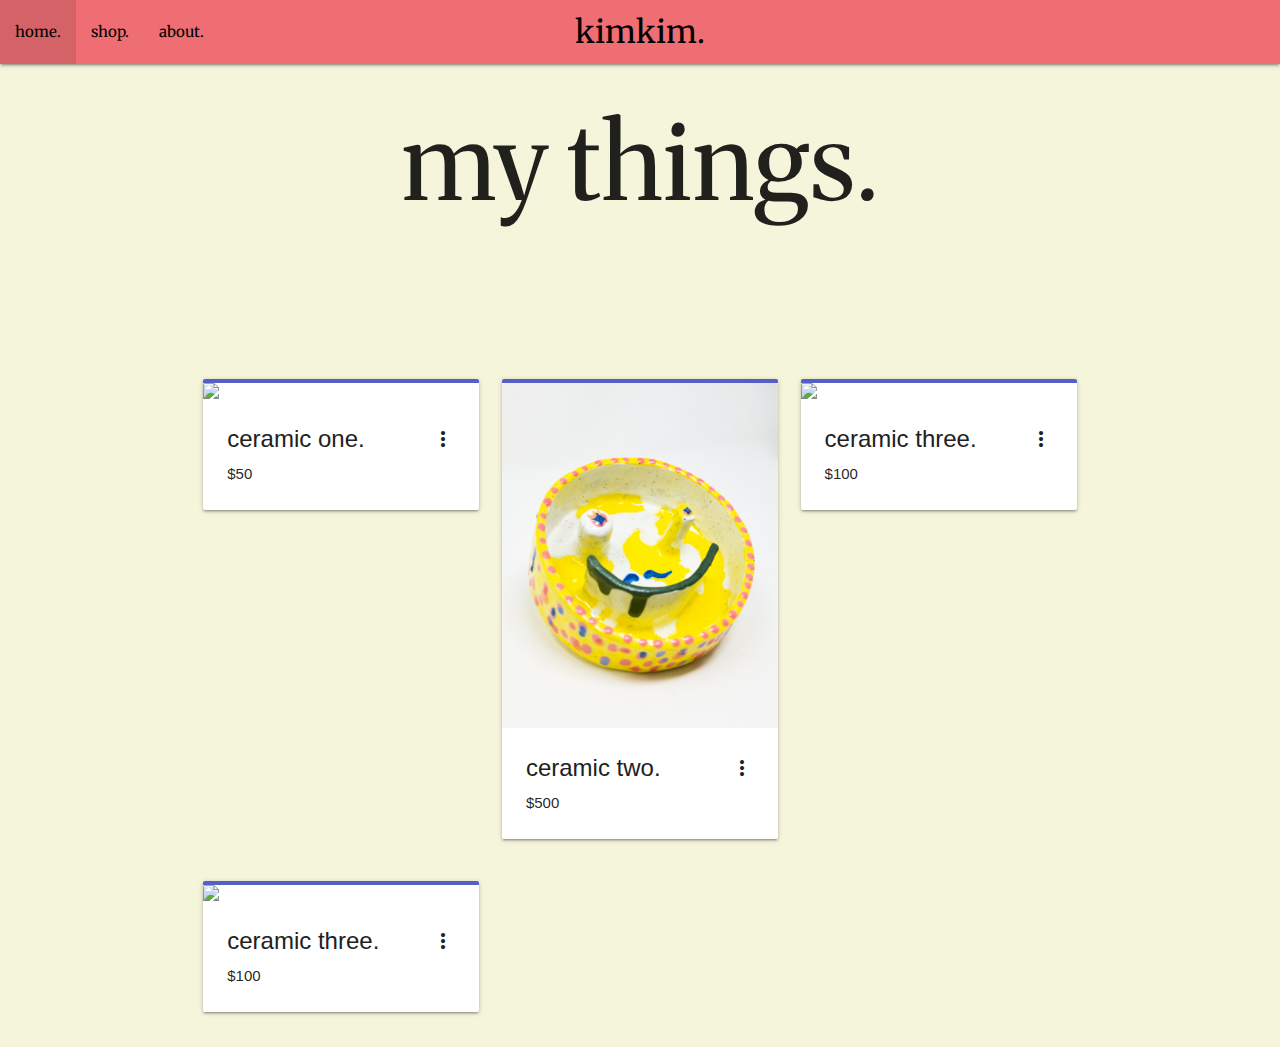
==== shop.html @ b86a7805 "update sale cards with real photos" ====
<!DOCTYPE html>
  <html>
    <head>
      <!--Import Google Icon Font-->
      <link href="https://fonts.googleapis.com/icon?family=Material+Icons" rel="stylesheet">
      <!--css imports-->
      <link type="text/css" rel="stylesheet" href="/css/materialize.css"  media="screen,projection"/>
      <link rel="stylesheet" href="/css/materialize.min.css">
      <link rel="stylesheet" href="/css/style.css">
      <link rel="stylesheet" href="/css/utilities.css">
      <!-- java imports -->
      <link rel="stylesheet" href="/javascript/script.js">
      <link rel="stylesheet" href="/javascript/materialize.min.js">
      <link rel="stylesheet" href="/javascript/materialize.js">
      <!-- font & icon imports -->
      <link rel="preconnect" href="https://fonts.gstatic.com">
      <link href="https://fonts.googleapis.com/css2?family=Merriweather:ital,wght@0,300;0,400;0,700;0,900;1,300;1,400;1,700&display=swap" rel="stylesheet">
      <link rel="stylesheet" href="https://cdnjs.cloudflare.com/ajax/libs/font-awesome/5.15.1/css/all.min.css" />

      <!--Let browser know website is optimized for mobile-->
      <meta name="viewport" content="width=device-width, initial-scale=1.0"/>
    </head>
    <body> 
     <nav>
      <div class="nav-wrapper">
        <a href="#" class="brand-logo center black-text">kimkim.</a>
        <ul id="nav-mobile" class="left hide-on-med-and-down">
          <li><a href="index.html" class="black-text">home.</a></li>
          <li><a href="shop.html" class="black-text">shop.</a></li>
          <li><a href="collapsible.html" class="black-text">about.</a></li>
        </ul>
      </div>
     </nav>
     <div class="main-header shop-header">
        <h1>my things.</h1>
     </div>

     <!-- main shop grid -->
      <div class="container">
          <div class="row">
              <div class="col s4">
                  <!-- card one -->

                <div class="card card-one">
                    <div class="card-image waves-effect waves-block waves-light">
                      <img class="activator" src="img/forZane/Bowl_Andrew (1).jpg">
                    </div>
                    <div class="card-content">
                      <span class="card-title activator grey-text text-darken-4">ceramic one.<i class="material-icons right">more_vert</i></span>
                      <p>$50</p>
                    </div>
                    <div class="card-reveal">
                      <span class="card-title grey-text text-darken-4">Card Title<i class="material-icons right">close</i></span>
                      <p>Here is some more information about this product that is only revealed once clicked on.</p>
                    </div>
                  </div>
              </div>
              <div class="col s4">
                  <!-- card two -->

                <div class="card card-two">
                    <div class="card-image waves-effect waves-block waves-light">
                      <img class="activator" src="img/forZane/Bowl_JJ.jpg">
                    </div>
                    <div class="card-content">
                      <span class="card-title activator grey-text text-darken-4">ceramic two.<i class="material-icons right">more_vert</i></span>
                      <p>$500</p>
                    </div>
                    <div class="card-reveal">
                      <span class="card-title grey-text text-darken-4">Card Title<i class="material-icons right">close</i></span>
                      <p>Here is some more information about this product that is only revealed once clicked on.</p>
                    </div>
                  </div>
              </div>
              <div class="col s4">
                  <!-- card three -->

                <div class="card card-three">
                    <div class="card-image waves-effect waves-block waves-light">
                      <img class="activator" src="img/forZane/Bowl_Milo.jpg">
                    </div>
                    <div class="card-content">
                      <span class="card-title activator grey-text text-darken-4">ceramic three.<i class="material-icons right">more_vert</i></span>
                      <p>$100</p>
                    </div>
                    <div class="card-reveal">
                      <span class="card-title grey-text text-darken-4">Card Title<i class="material-icons right">close</i></span>
                      <p>Here is some more information about this product that is only revealed once clicked on.</p>
                    </div>
                  </div>
                </div>
            </div>
            <div class="row">
                <div class="col s4">
                    <!-- card four -->
  
                  <div class="card card-three">
                      <div class="card-image waves-effect waves-block waves-light">
                        <img class="activator" src="img/forZane/Vase.jpg">
                      </div>
                      <div class="card-content">
                        <span class="card-title activator grey-text text-darken-4">ceramic three.<i class="material-icons right">more_vert</i></span>
                        <p>$100</p>
                      </div>
                      <div class="card-reveal">
                        <span class="card-title grey-text text-darken-4">Card Title<i class="material-icons right">close</i></span>
                        <p>Here is some more information about this product that is only revealed once clicked on.</p>
                      </div>
                    </div>
                  </div>
              </div>
          </div>

            </div>
          </div>
      </div>
    
    
    
    
    
    
    
    
    
    
    
    
    
    
    
    
    
    
     <script type="text/javascript" src="/javascript/materialize.min.js"></script>
    </body> 
</html>
---- css/style.css ----
* {
    padding: 0;
    margin: 0;
}

body {
    background-color: beige;
}

.main-header h1 {
    font-family: Merriweather;
    font-size: 7rem;
    text-align: center;
    
}

.nav-wrapper a {
    font-family: Merriweather;
}

.secondary-header {
    margin-top: 80px;
    padding: 50px;
}

.left-header {
    font-family: Merriweather;
    
}

.left-header p {
    max-width: 300px;
}

.right-header img {
    width: 100%;
    
}

.right-header {
    grid-column: 2 / 5;
    grid: 1 / -4;
    
   
}

/* card styles */


.card-one {
    border-top: var(--primary-color) 4px solid;
}

.card-two{
    border-top: var(--primary-color) 4px solid;
}

.card-three {
    border-top: var(--primary-color) 4px solid;
}

.card-four {
    border-top: var(--primary-color) 4px solid;
}

.card-five {
    border-top: var(--primary-color) 4px solid;
}

.card-six {
    border-top: var(--primary-color) 4px solid;
    
}

.card-six img {
    height: 100%;
    width: 100%;
}


.shop-header {
    margin-bottom: 150px;
}
---- css/utilities.css ----
:root {
    --primary-color: rgb(85, 96, 199);
    
}

/* content holders */


.flex {
    display: flex;
    justify-content: center;
    align-items: center;
    height: 100%;
}

.grid {
    display: grid;
    grid-template-columns: repeat(4, 1fr);
    grid-template-rows: repeat(2, 1fr);
    gap: 20px;
    justify-content: center;
    align-items: center;
    height: 100%;
}

/* .card {
    border-top: var(--primary-color) solid 5px;
}     */




  
/* fonts */
.sm-font {
    font-family: 'Merriweather';
    font-size: .9rem;
}

.md-font {
    font-family: Merriweather;
    font-size: 1rem;
}

.lg-font {
    font-family: Merriweather;
    font-size: 3rem;
}

.text-center {
    text-align: center;
}
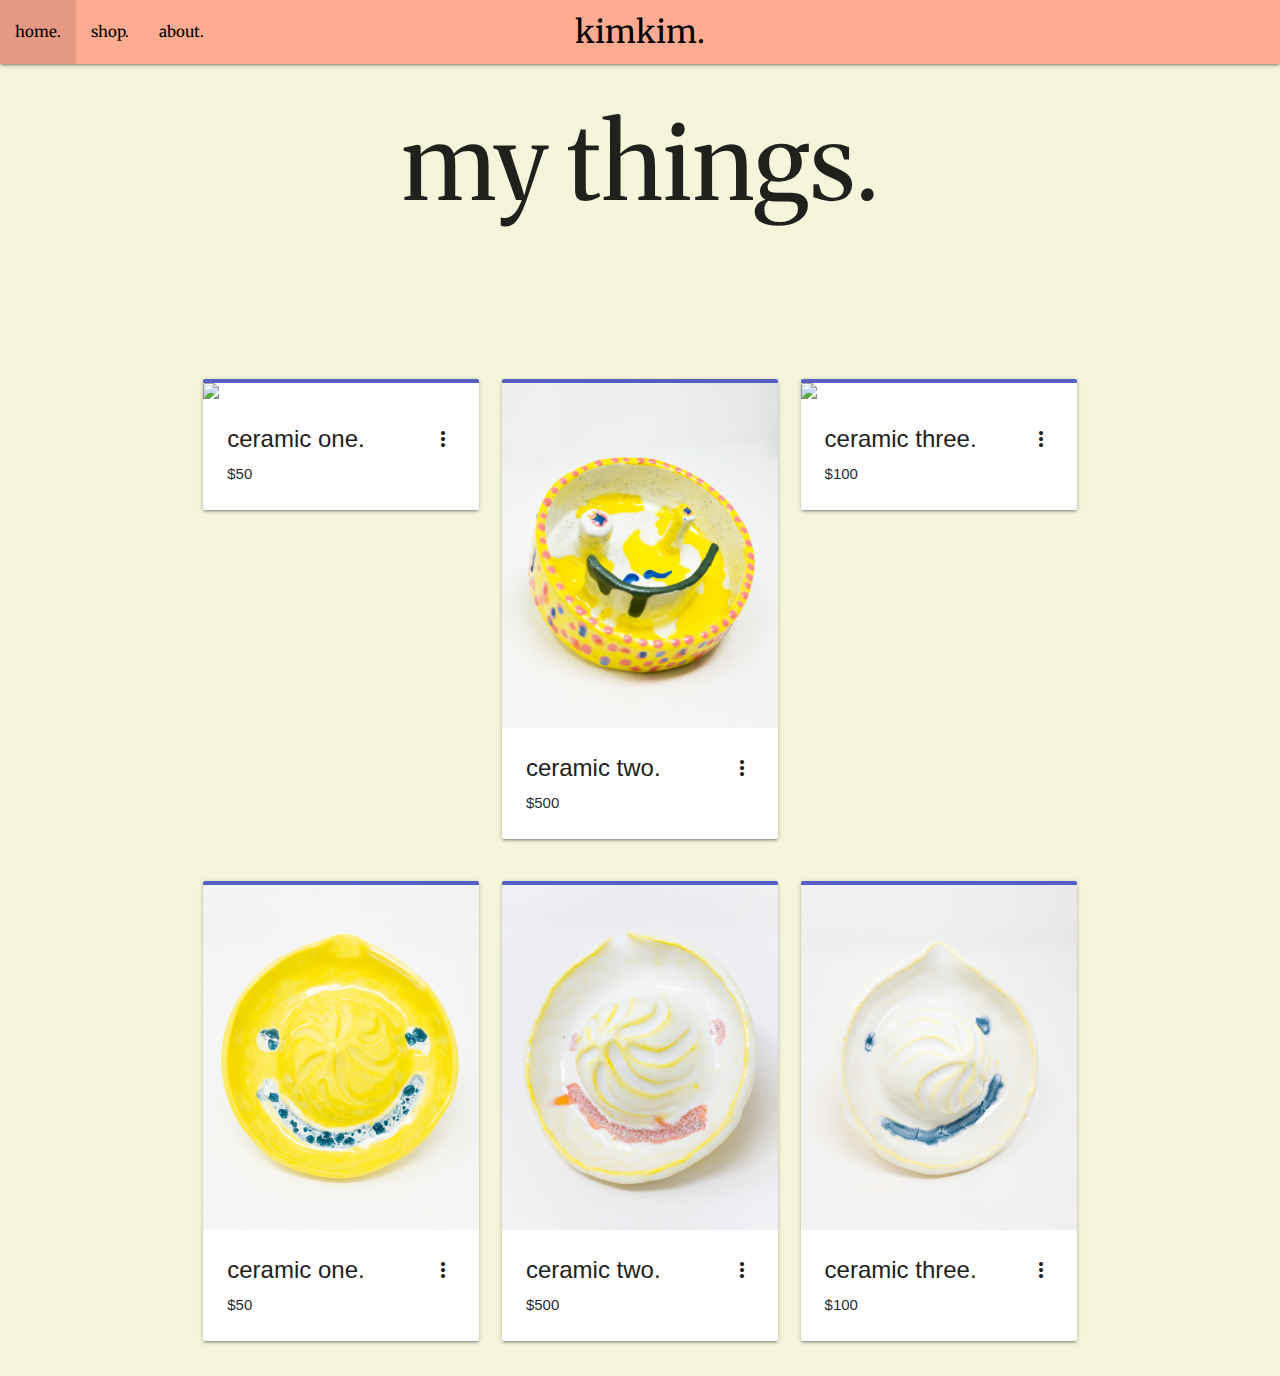
==== commit 43372938: "changed landing page icon. added rows to shop" ====
--- a/shop.html
+++ b/shop.html
@@ -22,7 +22,7 @@
     </head>
     <body> 
      <nav>
-      <div class="nav-wrapper">
+      <div class="nav-wrapper deep-orange lighten-3">
         <a href="#" class="brand-logo center black-text">kimkim.</a>
         <ul id="nav-mobile" class="left hide-on-med-and-down">
           <li><a href="index.html" class="black-text">home.</a></li>
@@ -37,10 +37,10 @@
 
      <!-- main shop grid -->
       <div class="container">
+        <!-- row one -->
           <div class="row">
+            <!-- card one -->
               <div class="col s4">
-                  <!-- card one -->
-
                 <div class="card card-one">
                     <div class="card-image waves-effect waves-block waves-light">
                       <img class="activator" src="img/forZane/Bowl_Andrew (1).jpg">
@@ -55,9 +55,8 @@
                     </div>
                   </div>
               </div>
+              <!-- card two -->
               <div class="col s4">
-                  <!-- card two -->
-
                 <div class="card card-two">
                     <div class="card-image waves-effect waves-block waves-light">
                       <img class="activator" src="img/forZane/Bowl_JJ.jpg">
@@ -72,9 +71,8 @@
                     </div>
                   </div>
               </div>
+              <!-- card three -->
               <div class="col s4">
-                  <!-- card three -->
-
                 <div class="card card-three">
                     <div class="card-image waves-effect waves-block waves-light">
                       <img class="activator" src="img/forZane/Bowl_Milo.jpg">
@@ -90,27 +88,61 @@
                   </div>
                 </div>
             </div>
-            <div class="row">
-                <div class="col s4">
-                    <!-- card four -->
-  
-                  <div class="card card-three">
-                      <div class="card-image waves-effect waves-block waves-light">
-                        <img class="activator" src="img/forZane/Vase.jpg">
-                      </div>
-                      <div class="card-content">
-                        <span class="card-title activator grey-text text-darken-4">ceramic three.<i class="material-icons right">more_vert</i></span>
-                        <p>$100</p>
-                      </div>
-                      <div class="card-reveal">
-                        <span class="card-title grey-text text-darken-4">Card Title<i class="material-icons right">close</i></span>
-                        <p>Here is some more information about this product that is only revealed once clicked on.</p>
-                      </div>
+            </div>
+          </div>
+      </div>
+      <div class="container">
+        <!-- row two -->
+          <div class="row">
+            <!-- card four -->
+              <div class="col s4">
+                <div class="card card-one">
+                    <div class="card-image waves-effect waves-block waves-light">
+                      <img class="activator" src="img/forZane/Juicer_Maria (1).jpg">
+                    </div>
+                    <div class="card-content">
+                      <span class="card-title activator grey-text text-darken-4">ceramic one.<i class="material-icons right">more_vert</i></span>
+                      <p>$50</p>
+                    </div>
+                    <div class="card-reveal">
+                      <span class="card-title grey-text text-darken-4">Card Title<i class="material-icons right">close</i></span>
+                      <p>Here is some more information about this product that is only revealed once clicked on.</p>
                     </div>
                   </div>
               </div>
-          </div>
-
+              <div class="col s4">
+                <!-- card five -->
+                <div class="card card-two">
+                    <div class="card-image waves-effect waves-block waves-light">
+                      <img class="activator" src="img/forZane/Juicer_David (1).jpg">
+                    </div>
+                    <div class="card-content">
+                      <span class="card-title activator grey-text text-darken-4">ceramic two.<i class="material-icons right">more_vert</i></span>
+                      <p>$500</p>
+                    </div>
+                    <div class="card-reveal">
+                      <span class="card-title grey-text text-darken-4">Card Title<i class="material-icons right">close</i></span>
+                      <p>Here is some more information about this product that is only revealed once clicked on.</p>
+                    </div>
+                  </div>
+              </div>
+              <!-- card six -->
+              <div class="col s4">
+                <div class="card card-three">
+                    <div class="card-image waves-effect waves-block waves-light">
+                      <img class="activator" src="img/forZane/Juicer1-2.jpg">
+                    </div>
+                    <div class="card-content">
+                      <span class="card-title activator grey-text text-darken-4">ceramic three.<i class="material-icons right">more_vert</i></span>
+                      <p>$100</p>
+                    </div>
+                    <div class="card-reveal">
+                      <span class="card-title grey-text text-darken-4">Card Title<i class="material-icons right">close</i></span>
+                      <p>Here is some more information about this product that is only revealed once clicked on.</p>
+                    </div>
+                  </div>
+                </div>
+            </div>
             </div>
           </div>
       </div>
--- a/css/style.css
+++ b/css/style.css
@@ -19,7 +19,7 @@
 }
 
 .secondary-header {
-    margin-top: 80px;
+    margin-top: 50px;
     padding: 50px;
 }
 
@@ -33,7 +33,7 @@
 }
 
 .right-header img {
-    width: 100%;
+    width: 90%;
     
 }
 
--- a/css/utilities.css
+++ b/css/utilities.css
@@ -17,7 +17,7 @@
 .grid {
     display: grid;
     grid-template-columns: repeat(4, 1fr);
-    grid-template-rows: repeat(2, 1fr);
+    /* grid-template-rows: repeat(2, 1fr); */
     gap: 20px;
     justify-content: center;
     align-items: center;
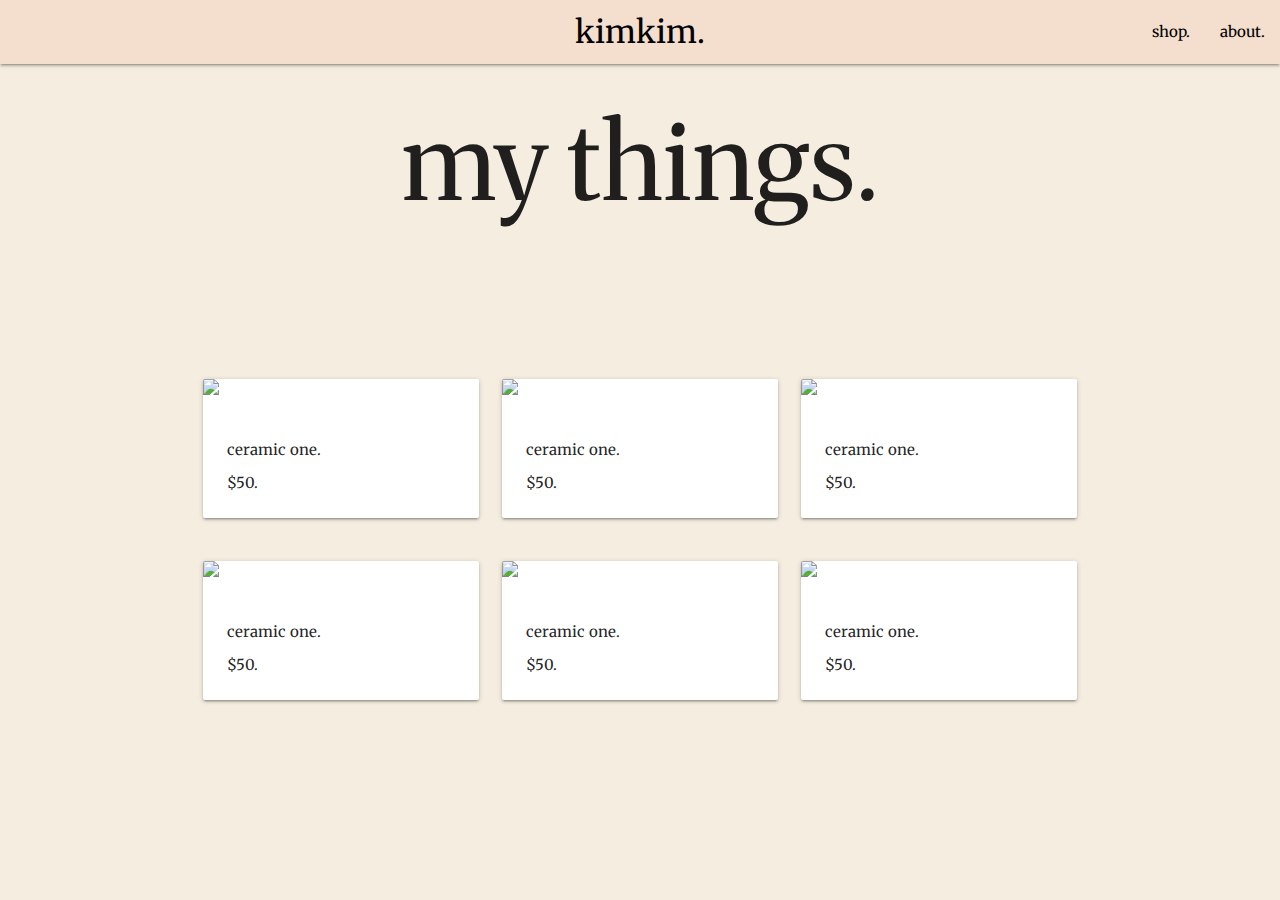
==== commit 59117152: "homepage edit and trying new shop layouts" ====
--- a/shop.html
+++ b/shop.html
@@ -22,10 +22,9 @@
     </head>
     <body> 
      <nav>
-      <div class="nav-wrapper deep-orange lighten-3">
-        <a href="#" class="brand-logo center black-text">kimkim.</a>
-        <ul id="nav-mobile" class="left hide-on-med-and-down">
-          <li><a href="index.html" class="black-text">home.</a></li>
+      <div class="nav-wrapper">
+        <a href="./index.html" class="brand-logo center black-text">kimkim.</a>
+        <ul id="nav-mobile" class="right hide-on-med-and-down">
           <li><a href="shop.html" class="black-text">shop.</a></li>
           <li><a href="collapsible.html" class="black-text">about.</a></li>
         </ul>
@@ -36,117 +35,86 @@
      </div>
 
      <!-- main shop grid -->
-      <div class="container">
-        <!-- row one -->
-          <div class="row">
-            <!-- card one -->
-              <div class="col s4">
-                <div class="card card-one">
-                    <div class="card-image waves-effect waves-block waves-light">
-                      <img class="activator" src="img/forZane/Bowl_Andrew (1).jpg">
-                    </div>
-                    <div class="card-content">
-                      <span class="card-title activator grey-text text-darken-4">ceramic one.<i class="material-icons right">more_vert</i></span>
-                      <p>$50</p>
-                    </div>
-                    <div class="card-reveal">
-                      <span class="card-title grey-text text-darken-4">Card Title<i class="material-icons right">close</i></span>
-                      <p>Here is some more information about this product that is only revealed once clicked on.</p>
-                    </div>
-                  </div>
-              </div>
-              <!-- card two -->
-              <div class="col s4">
-                <div class="card card-two">
-                    <div class="card-image waves-effect waves-block waves-light">
-                      <img class="activator" src="img/forZane/Bowl_JJ.jpg">
-                    </div>
-                    <div class="card-content">
-                      <span class="card-title activator grey-text text-darken-4">ceramic two.<i class="material-icons right">more_vert</i></span>
-                      <p>$500</p>
-                    </div>
-                    <div class="card-reveal">
-                      <span class="card-title grey-text text-darken-4">Card Title<i class="material-icons right">close</i></span>
-                      <p>Here is some more information about this product that is only revealed once clicked on.</p>
-                    </div>
-                  </div>
-              </div>
-              <!-- card three -->
-              <div class="col s4">
-                <div class="card card-three">
-                    <div class="card-image waves-effect waves-block waves-light">
-                      <img class="activator" src="img/forZane/Bowl_Milo.jpg">
-                    </div>
-                    <div class="card-content">
-                      <span class="card-title activator grey-text text-darken-4">ceramic three.<i class="material-icons right">more_vert</i></span>
-                      <p>$100</p>
-                    </div>
-                    <div class="card-reveal">
-                      <span class="card-title grey-text text-darken-4">Card Title<i class="material-icons right">close</i></span>
-                      <p>Here is some more information about this product that is only revealed once clicked on.</p>
-                    </div>
-                  </div>
-                </div>
+     <div class="container">
+
+      <!-- row one -->
+      <div class="row">
+        <div class="col s4">
+          <div class="card">
+            <div class="card-image hoverable card-one">
+              <img src="img/forZane/Bowl_Andrew (1).jpg">
             </div>
+            <div class="card-content">
+              <h4 class="md-font">ceramic one.</h4>
+              <p class="md-font">$50.</p>
+            </div> 
+          </div>
+        </div>
+        <div class="col s4">
+          <div class="card">
+            <div class="card-image">
+              <img src="img/forZane/Bowl_Andrew (1).jpg">
             </div>
+            <div class="card-content">
+              <h4 class="md-font">ceramic one.</h4>
+              <p class="md-font">$50.</p>
+            </div> 
           </div>
-      </div>
-      <div class="container">
-        <!-- row two -->
-          <div class="row">
-            <!-- card four -->
-              <div class="col s4">
-                <div class="card card-one">
-                    <div class="card-image waves-effect waves-block waves-light">
-                      <img class="activator" src="img/forZane/Juicer_Maria (1).jpg">
-                    </div>
-                    <div class="card-content">
-                      <span class="card-title activator grey-text text-darken-4">ceramic one.<i class="material-icons right">more_vert</i></span>
-                      <p>$50</p>
-                    </div>
-                    <div class="card-reveal">
-                      <span class="card-title grey-text text-darken-4">Card Title<i class="material-icons right">close</i></span>
-                      <p>Here is some more information about this product that is only revealed once clicked on.</p>
-                    </div>
-                  </div>
-              </div>
-              <div class="col s4">
-                <!-- card five -->
-                <div class="card card-two">
-                    <div class="card-image waves-effect waves-block waves-light">
-                      <img class="activator" src="img/forZane/Juicer_David (1).jpg">
-                    </div>
-                    <div class="card-content">
-                      <span class="card-title activator grey-text text-darken-4">ceramic two.<i class="material-icons right">more_vert</i></span>
-                      <p>$500</p>
-                    </div>
-                    <div class="card-reveal">
-                      <span class="card-title grey-text text-darken-4">Card Title<i class="material-icons right">close</i></span>
-                      <p>Here is some more information about this product that is only revealed once clicked on.</p>
-                    </div>
-                  </div>
-              </div>
-              <!-- card six -->
-              <div class="col s4">
-                <div class="card card-three">
-                    <div class="card-image waves-effect waves-block waves-light">
-                      <img class="activator" src="img/forZane/Juicer1-2.jpg">
-                    </div>
-                    <div class="card-content">
-                      <span class="card-title activator grey-text text-darken-4">ceramic three.<i class="material-icons right">more_vert</i></span>
-                      <p>$100</p>
-                    </div>
-                    <div class="card-reveal">
-                      <span class="card-title grey-text text-darken-4">Card Title<i class="material-icons right">close</i></span>
-                      <p>Here is some more information about this product that is only revealed once clicked on.</p>
-                    </div>
-                  </div>
-                </div>
+        </div>
+        <div class="col s4">
+          <div class="card">
+            <div class="card-image">
+              <img src="img/forZane/Bowl_Andrew (1).jpg">
             </div>
+            <div class="card-content">
+              <h4 class="md-font">ceramic one.</h4>
+              <p class="md-font">$50.</p>
+            </div> 
+          </div>
+        </div>
+      </div> 
+    </div>
+     <div class="container">
+
+      <!-- row one -->
+      <div class="row">
+        <div class="col s4">
+          <div class="card">
+            <div class="card-image hoverable card-one">
+              <img src="img/forZane/Bowl_Andrew (1).jpg">
             </div>
+            <div class="card-content">
+              <h4 class="md-font">ceramic one.</h4>
+              <p class="md-font">$50.</p>
+            </div> 
           </div>
-      </div>
-    
+        </div>
+        <div class="col s4">
+          <div class="card">
+            <div class="card-image">
+              <img src="img/forZane/Bowl_Andrew (1).jpg">
+            </div>
+            <div class="card-content">
+              <h4 class="md-font">ceramic one.</h4>
+              <p class="md-font">$50.</p>
+            </div> 
+          </div>
+        </div>
+        <div class="col s4">
+          <div class="card">
+            <div class="card-image">
+              <img src="img/forZane/Bowl_Andrew (1).jpg">
+            </div>
+            <div class="card-content">
+              <h4 class="md-font">ceramic one.</h4>
+              <p class="md-font">$50.</p>
+            </div> 
+          </div>
+        </div>
+      </div> 
+    </div>
+        
+      
     
     
     
--- a/css/style.css
+++ b/css/style.css
@@ -3,8 +3,13 @@
     margin: 0;
 }
 
+
 body {
-    background-color: beige;
+    background-color: #F5EEE0;   
+}
+
+::-webkit-scrollbar {
+    display: none;
 }
 
 .main-header h1 {
@@ -12,6 +17,10 @@
     font-size: 7rem;
     text-align: center;
     
+}
+
+.nav-wrapper {
+    background-color: #F4DECD;
 }
 
 .nav-wrapper a {
@@ -24,8 +33,7 @@
 }
 
 .left-header {
-    font-family: Merriweather;
-    
+    font-family: Merriweather; 
 }
 
 .left-header p {
@@ -47,38 +55,17 @@
 /* card styles */
 
 
-.card-one {
-    border-top: var(--primary-color) 4px solid;
-}
 
-.card-two{
-    border-top: var(--primary-color) 4px solid;
-}
 
-.card-three {
-    border-top: var(--primary-color) 4px solid;
-}
 
-.card-four {
-    border-top: var(--primary-color) 4px solid;
-}
 
-.card-five {
-    border-top: var(--primary-color) 4px solid;
-}
-
-.card-six {
-    border-top: var(--primary-color) 4px solid;
-    
-}
-
-.card-six img {
-    height: 100%;
-    width: 100%;
-}
 
 
 .shop-header {
     margin-bottom: 150px;
 }
 
+
+
+
+
--- a/css/utilities.css
+++ b/css/utilities.css
@@ -1,6 +1,10 @@
 
 :root {
-    --primary-color: rgb(85, 96, 199);
+    --beige: #F5EEE0;
+    --dark-beige: #D1B98F;
+    --azure: #E0F3F5;
+    --champagne-pink: #F4DECD;
+    --light-pink: #F5EBE6;
     
 }
 
@@ -16,11 +20,12 @@
 
 .grid {
     display: grid;
-    grid-template-columns: repeat(4, 1fr);
+    grid-template-columns: repeat(2, 1fr);
     /* grid-template-rows: repeat(2, 1fr); */
     gap: 20px;
     justify-content: center;
     align-items: center;
+    text-align: center;
     height: 100%;
 }
 
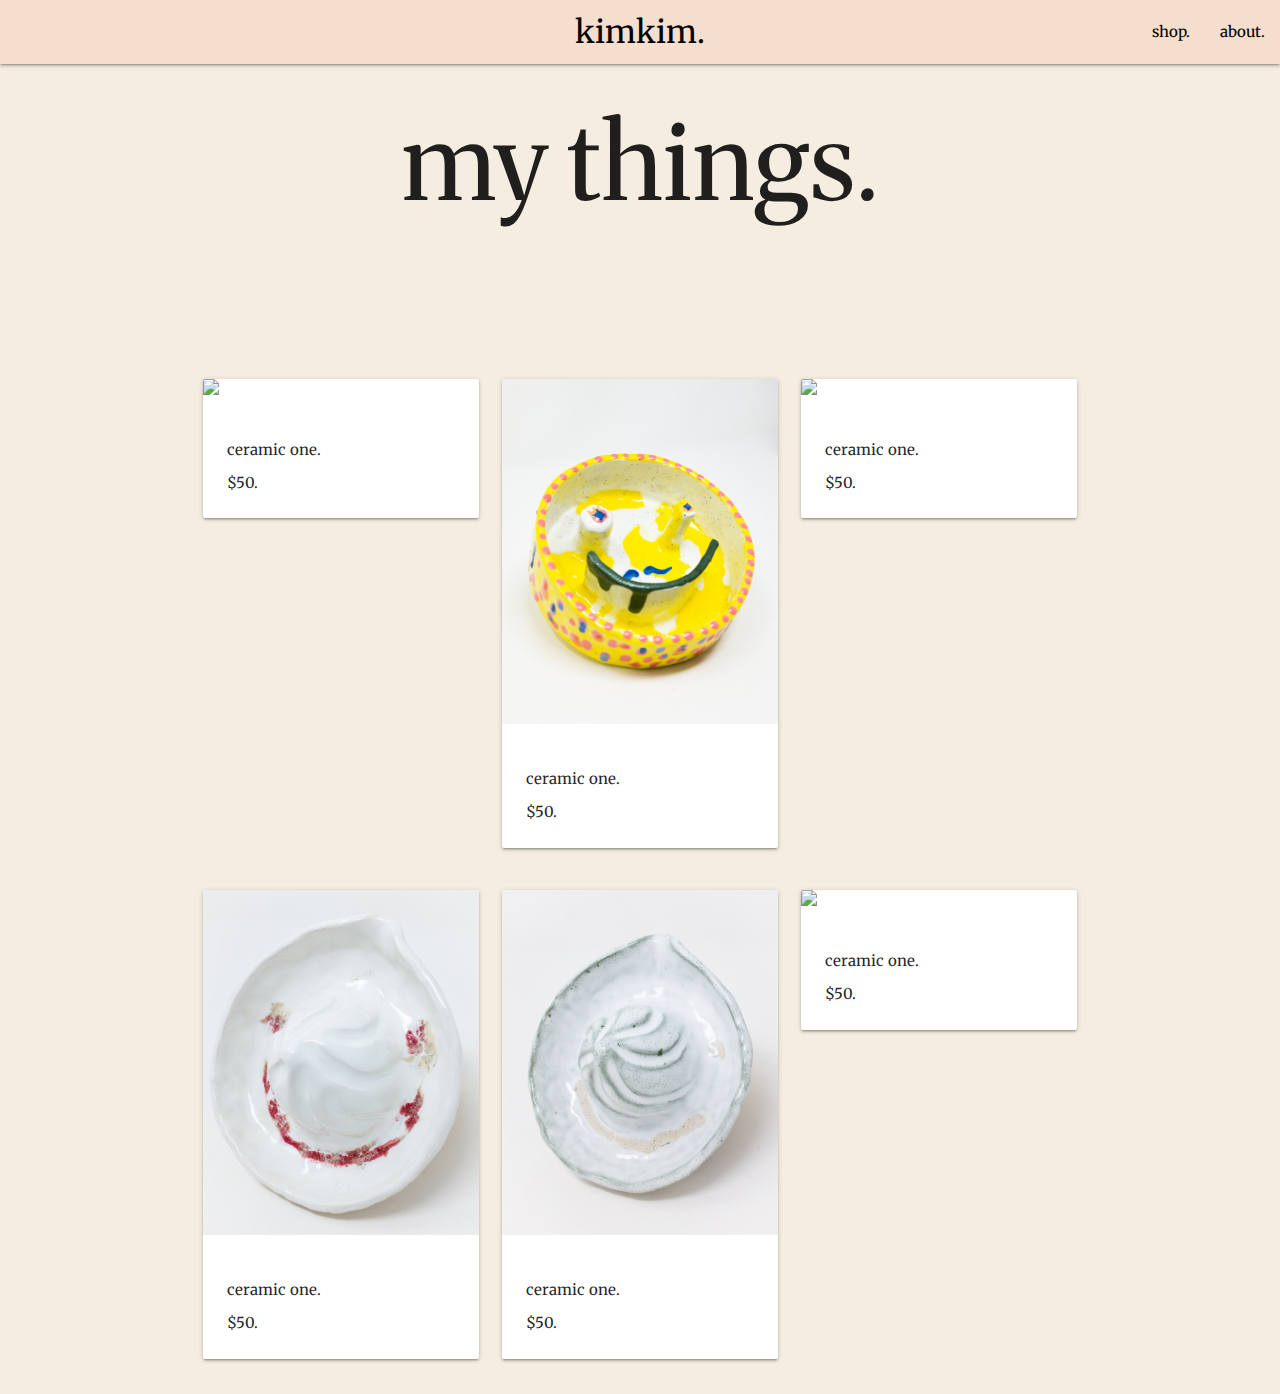
==== commit 7a307f86: "formatted img names and fixed javascript issues" ====
--- a/shop.html
+++ b/shop.html
@@ -41,8 +41,21 @@
       <div class="row">
         <div class="col s4">
           <div class="card">
-            <div class="card-image hoverable card-one">
-              <img src="img/forZane/Bowl_Andrew (1).jpg">
+            <div class="card-image">
+              <img src="img/forZane/Bowl_Andrew1.jpg" data-hover="img/forZane/Bowl_Andrew2.jpg" data-unhover="img/forZane/Bowl_Andrew1.jpg" onmouseover="hover(this);" onmouseout="unhover(this);">
+            </div>
+            <div class="card-content">
+              <h4 class="md-font">ceramic one.</h4>
+              <p class="md-font">$50.</p>
+            </div> 
+          </div>
+        </div>
+
+        <!-- card two -->
+        <div class="col s4">
+          <div class="card">
+            <div class="card-image">
+              <img src="img/forZane/Bowl_JJ.jpg" data-hover="img/forZane/Bowl_JJ2.jpg" data-unhover="img/forZane/Bowl_JJ.jpg" onmouseover="hover(this);" onmouseout="unhover(this);">
             </div>
             <div class="card-content">
               <h4 class="md-font">ceramic one.</h4>
@@ -53,18 +66,7 @@
         <div class="col s4">
           <div class="card">
             <div class="card-image">
-              <img src="img/forZane/Bowl_Andrew (1).jpg">
-            </div>
-            <div class="card-content">
-              <h4 class="md-font">ceramic one.</h4>
-              <p class="md-font">$50.</p>
-            </div> 
-          </div>
-        </div>
-        <div class="col s4">
-          <div class="card">
-            <div class="card-image">
-              <img src="img/forZane/Bowl_Andrew (1).jpg">
+              <img src="img/forZane/Bowl_Milo.jpg">
             </div>
             <div class="card-content">
               <h4 class="md-font">ceramic one.</h4>
@@ -76,12 +78,12 @@
     </div>
      <div class="container">
 
-      <!-- row one -->
+      <!-- row two -->
       <div class="row">
         <div class="col s4">
           <div class="card">
-            <div class="card-image hoverable card-one">
-              <img src="img/forZane/Bowl_Andrew (1).jpg">
+            <div class="card-image">
+              <img src="img/forZane/Juicer_Samantha1.jpg">
             </div>
             <div class="card-content">
               <h4 class="md-font">ceramic one.</h4>
@@ -92,7 +94,7 @@
         <div class="col s4">
           <div class="card">
             <div class="card-image">
-              <img src="img/forZane/Bowl_Andrew (1).jpg">
+              <img src="img/forZane/Juicer_Zoraida.jpg">
             </div>
             <div class="card-content">
               <h4 class="md-font">ceramic one.</h4>
@@ -103,7 +105,7 @@
         <div class="col s4">
           <div class="card">
             <div class="card-image">
-              <img src="img/forZane/Bowl_Andrew (1).jpg">
+              <img src="img/forZane/Juicer_Susie1.jpg">
             </div>
             <div class="card-content">
               <h4 class="md-font">ceramic one.</h4>
@@ -112,7 +114,7 @@
           </div>
         </div>
       </div> 
-    </div>
+    </div> 
         
       
     
@@ -133,6 +135,7 @@
     
     
      <script type="text/javascript" src="/javascript/materialize.min.js"></script>
+     <script type="text/javascript" src="/javascript/script.js"></script>
     </body> 
 </html>
    
--- a/css/style.css
+++ b/css/style.css
@@ -7,6 +7,8 @@
 body {
     background-color: #F5EEE0;   
 }
+
+
 
 ::-webkit-scrollbar {
     display: none;
@@ -53,8 +55,10 @@
 }
 
 /* card styles */
-
-
+/* .card-image img {
+    width: 404.16px;
+    height: 505.19px;
+} */
 
 
 
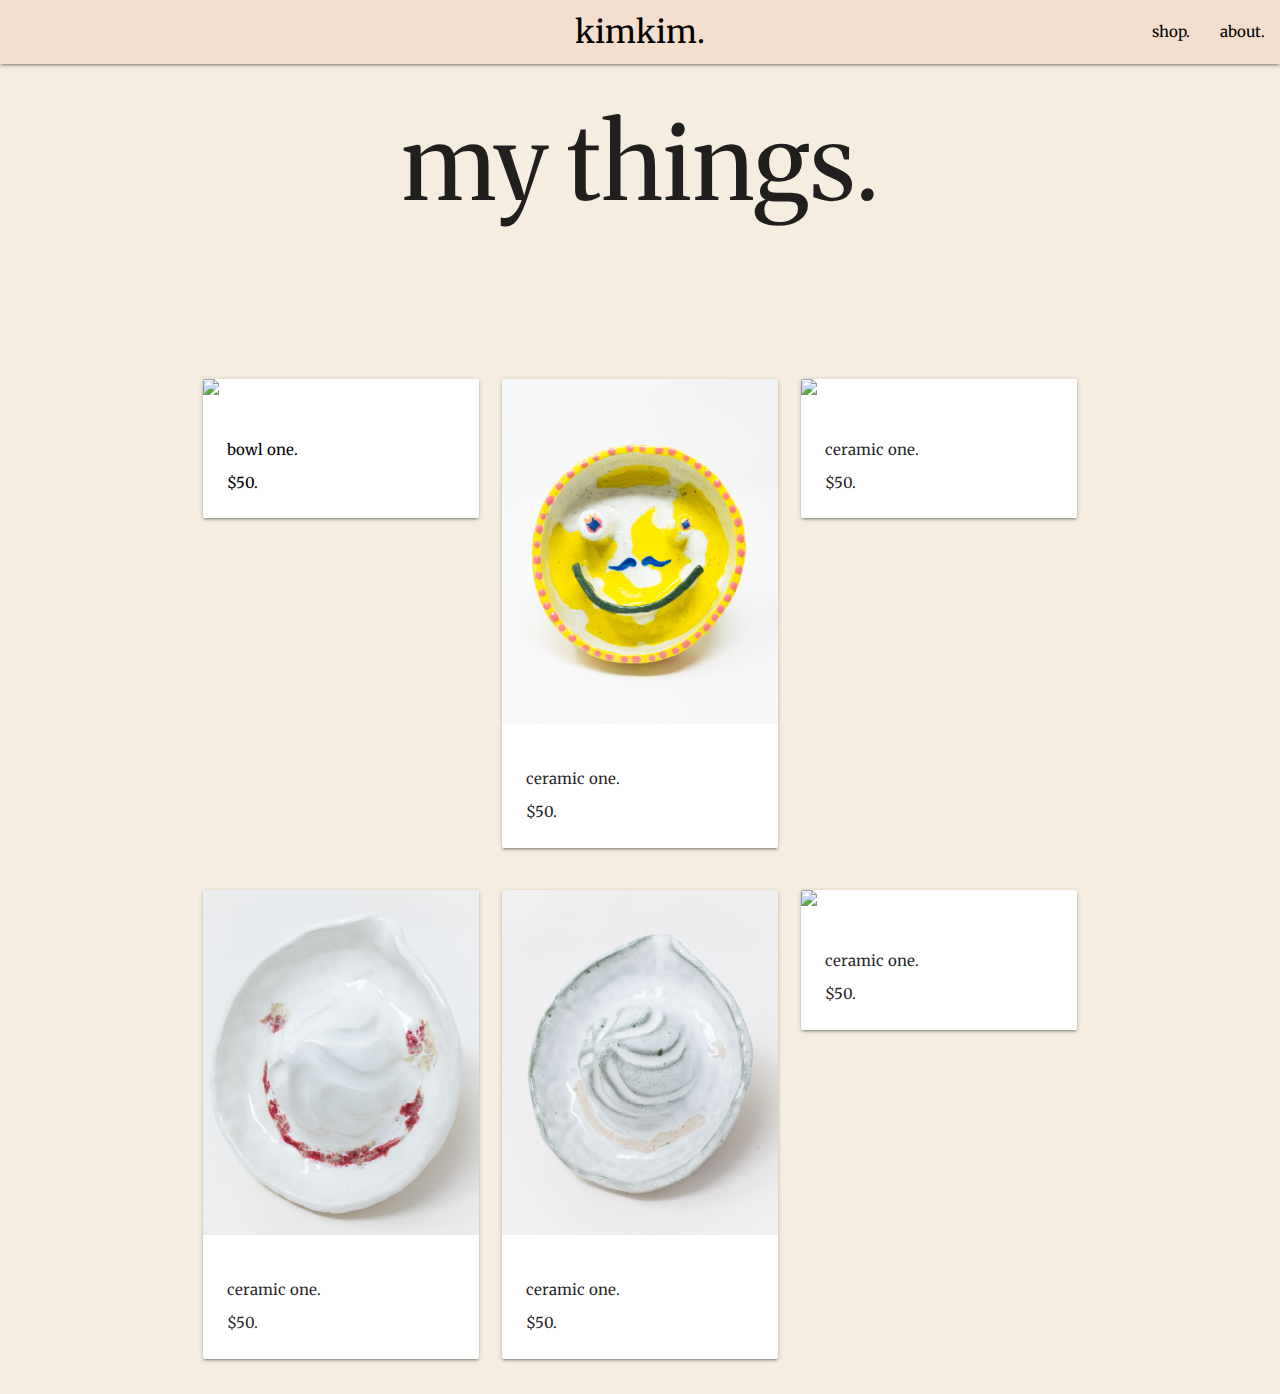
==== commit 2473997d: "product pages, finalized javascript, button sytles" ====
--- a/shop.html
+++ b/shop.html
@@ -23,7 +23,7 @@
     <body> 
      <nav>
       <div class="nav-wrapper">
-        <a href="./index.html" class="brand-logo center black-text">kimkim.</a>
+        <a href="/index.html" class="brand-logo center black-text">kimkim.</a>
         <ul id="nav-mobile" class="right hide-on-med-and-down">
           <li><a href="shop.html" class="black-text">shop.</a></li>
           <li><a href="collapsible.html" class="black-text">about.</a></li>
@@ -39,23 +39,24 @@
 
       <!-- row one -->
       <div class="row">
-        <div class="col s4">
+        <!-- card one -->
+        <a href="/product pages/andrew_bowl.html"><div class="col s4">
           <div class="card">
             <div class="card-image">
               <img src="img/forZane/Bowl_Andrew1.jpg" data-hover="img/forZane/Bowl_Andrew2.jpg" data-unhover="img/forZane/Bowl_Andrew1.jpg" onmouseover="hover(this);" onmouseout="unhover(this);">
             </div>
             <div class="card-content">
-              <h4 class="md-font">ceramic one.</h4>
+              <h4 class="md-font">bowl one.</h4>
               <p class="md-font">$50.</p>
             </div> 
           </div>
-        </div>
+        </div></a>
 
         <!-- card two -->
         <div class="col s4">
           <div class="card">
             <div class="card-image">
-              <img src="img/forZane/Bowl_JJ.jpg" data-hover="img/forZane/Bowl_JJ2.jpg" data-unhover="img/forZane/Bowl_JJ.jpg" onmouseover="hover(this);" onmouseout="unhover(this);">
+              <img src="img/forZane/Bowl_JJ2.jpg" data-hover="img/forZane/Bowl_JJ.jpg" data-unhover="img/forZane/Bowl_JJ2.jpg" onmouseover="hover(this);" onmouseout="unhover(this);">
             </div>
             <div class="card-content">
               <h4 class="md-font">ceramic one.</h4>
@@ -79,6 +80,7 @@
      <div class="container">
 
       <!-- row two -->
+      <!-- card four -->
       <div class="row">
         <div class="col s4">
           <div class="card">
@@ -91,6 +93,7 @@
             </div> 
           </div>
         </div>
+        <!-- card five -->
         <div class="col s4">
           <div class="card">
             <div class="card-image">
@@ -102,6 +105,7 @@
             </div> 
           </div>
         </div>
+        <!-- card six -->
         <div class="col s4">
           <div class="card">
             <div class="card-image">
--- a/css/style.css
+++ b/css/style.css
@@ -3,6 +3,10 @@
     margin: 0;
 }
 
+a {
+    text-decoration: none;
+    color: #000
+}
 
 body {
     background-color: #F5EEE0;   
@@ -54,19 +58,13 @@
    
 }
 
-/* card styles */
-/* .card-image img {
-    width: 404.16px;
-    height: 505.19px;
-} */
-
-
-
-
-
-
 .shop-header {
     margin-bottom: 150px;
+}
+
+/* bowl one */
+.bowl-one-header {
+    text-align: center;
 }
 
 
--- a/css/utilities.css
+++ b/css/utilities.css
@@ -15,6 +15,7 @@
     display: flex;
     justify-content: center;
     align-items: center;
+    text-align: center;
     height: 100%;
 }
 
@@ -29,12 +30,10 @@
     height: 100%;
 }
 
-/* .card {
-    border-top: var(--primary-color) solid 5px;
-}     */
-
-
-
+/* headers */
+.item-header {
+    margin-top: ;
+}
 
   
 /* fonts */
@@ -55,4 +54,16 @@
 
 .text-center {
     text-align: center;
+}
+
+
+/* buttons */
+.btn-add-to-cart {
+    margin-top: 1rem;
+    margin-bottom: 1rem;
+    background-color: var(--dark-beige);
+}
+
+.btn-add-to-cart:hover {
+    background-color: var(--champagne-pink);
 }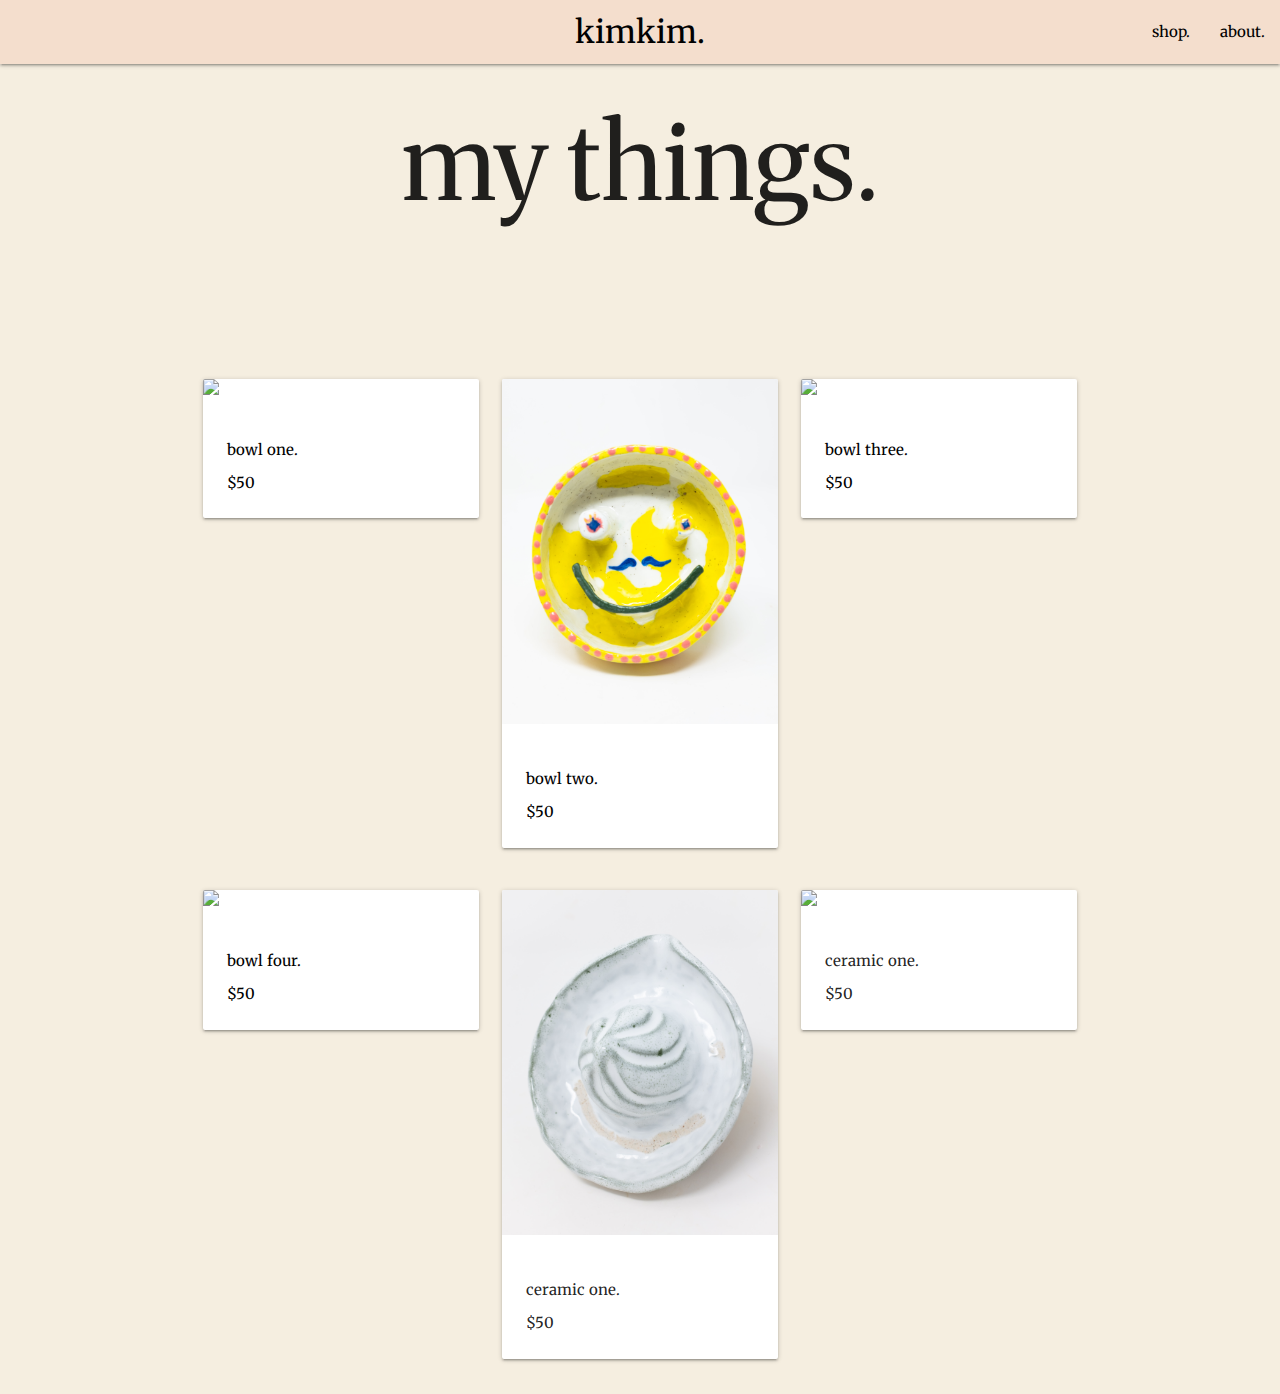
==== commit c0e855b5: "finished adding bowls to 'shop' page" ====
--- a/shop.html
+++ b/shop.html
@@ -36,72 +36,73 @@
 
      <!-- main shop grid -->
      <div class="container">
-
       <!-- row one -->
       <div class="row">
         <!-- card one -->
         <a href="/product pages/andrew_bowl.html"><div class="col s4">
           <div class="card">
             <div class="card-image">
-              <img src="img/forZane/Bowl_Andrew1.jpg" data-hover="img/forZane/Bowl_Andrew2.jpg" data-unhover="img/forZane/Bowl_Andrew1.jpg" onmouseover="hover(this);" onmouseout="unhover(this);">
+              <img src="img/product/Bowl_Andrew1.jpg" data-hover="img/product/Bowl_Andrew2.jpg" data-unhover="img/product/Bowl_Andrew1.jpg" onmouseover="hover(this);" onmouseout="unhover(this);">
             </div>
             <div class="card-content">
               <h4 class="md-font">bowl one.</h4>
-              <p class="md-font">$50.</p>
+              <p class="md-font">$50</p>
             </div> 
           </div>
         </div></a>
 
         <!-- card two -->
-        <div class="col s4">
+        <a href="/product pages/jj_bowl.html"><div class="col s4">
           <div class="card">
             <div class="card-image">
-              <img src="img/forZane/Bowl_JJ2.jpg" data-hover="img/forZane/Bowl_JJ.jpg" data-unhover="img/forZane/Bowl_JJ2.jpg" onmouseover="hover(this);" onmouseout="unhover(this);">
+              <img src="img/product/Bowl_JJ2.jpg" data-hover="img/product/Bowl_JJ.jpg" data-unhover="img/product/Bowl_JJ2.jpg" onmouseover="hover(this);" onmouseout="unhover(this);">
             </div>
             <div class="card-content">
-              <h4 class="md-font">ceramic one.</h4>
-              <p class="md-font">$50.</p>
+              <h4 class="md-font">bowl two.</h4>
+              <p class="md-font">$50</p>
             </div> 
           </div>
-        </div>
-        <div class="col s4">
+        </div></a>
+
+        <!-- card three -->
+        <a href="/product pages/milo_bowl.html"><div class="col s4">
           <div class="card">
             <div class="card-image">
-              <img src="img/forZane/Bowl_Milo.jpg">
+              <img src="img/product/Bowl_Milo2.jpg" data-hover="img/product/Bowl_Milo.jpg" data-unhover="img/product/Bowl_Milo2.jpg" onmouseover="hover(this);" onmouseout="unhover(this);">
             </div>
             <div class="card-content">
-              <h4 class="md-font">ceramic one.</h4>
-              <p class="md-font">$50.</p>
+              <h4 class="md-font">bowl three.</h4>
+              <p class="md-font">$50</p>
             </div> 
           </div>
         </div>
       </div> 
-    </div>
+    </div></a>
+
      <div class="container">
-
       <!-- row two -->
       <!-- card four -->
-      <div class="row">
+      <a href="/product pages/juan_bowl.html"><div class="row">
         <div class="col s4">
           <div class="card">
             <div class="card-image">
-              <img src="img/forZane/Juicer_Samantha1.jpg">
+              <img src="img/product/Bowl_Juan1.jpg" data-hover="img/product/Bowl_Juan2.jpg" data-unhover="img/product/Bowl_Juan1.jpg" onmouseover="hover(this);" onmouseout="unhover(this);" >
             </div>
             <div class="card-content">
-              <h4 class="md-font">ceramic one.</h4>
-              <p class="md-font">$50.</p>
+              <h4 class="md-font">bowl four.</h4>
+              <p class="md-font">$50</p>
             </div> 
           </div>
-        </div>
+        </div></a>
         <!-- card five -->
         <div class="col s4">
           <div class="card">
             <div class="card-image">
-              <img src="img/forZane/Juicer_Zoraida.jpg">
+              <img src="img/product/Juicer_Zoraida.jpg">
             </div>
             <div class="card-content">
               <h4 class="md-font">ceramic one.</h4>
-              <p class="md-font">$50.</p>
+              <p class="md-font">$50</p>
             </div> 
           </div>
         </div>
@@ -109,11 +110,11 @@
         <div class="col s4">
           <div class="card">
             <div class="card-image">
-              <img src="img/forZane/Juicer_Susie1.jpg">
+              <img src="img/product/Juicer_Susie1.jpg">
             </div>
             <div class="card-content">
               <h4 class="md-font">ceramic one.</h4>
-              <p class="md-font">$50.</p>
+              <p class="md-font">$50</p>
             </div> 
           </div>
         </div>
--- a/css/utilities.css
+++ b/css/utilities.css
@@ -31,9 +31,9 @@
 }
 
 /* headers */
-.item-header {
+/* .item-header {
     margin-top: ;
-}
+} */
 
   
 /* fonts */
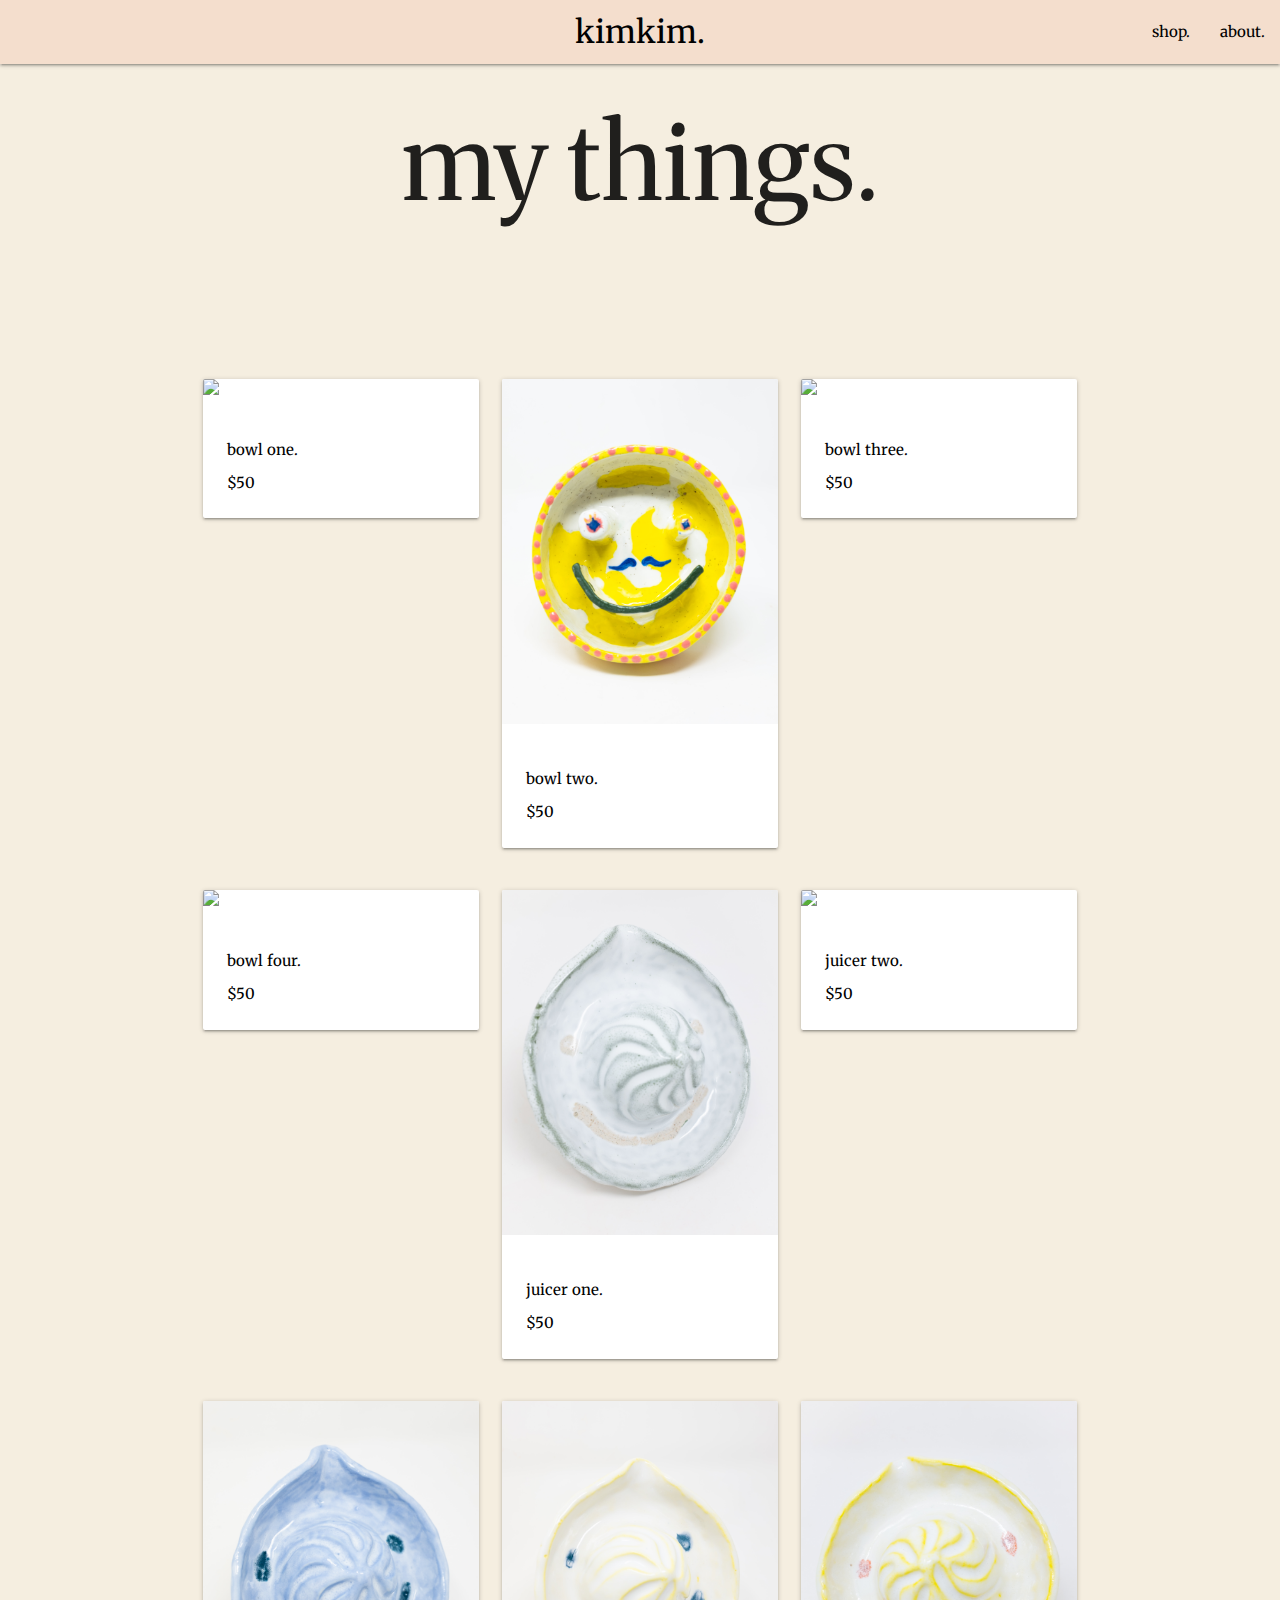
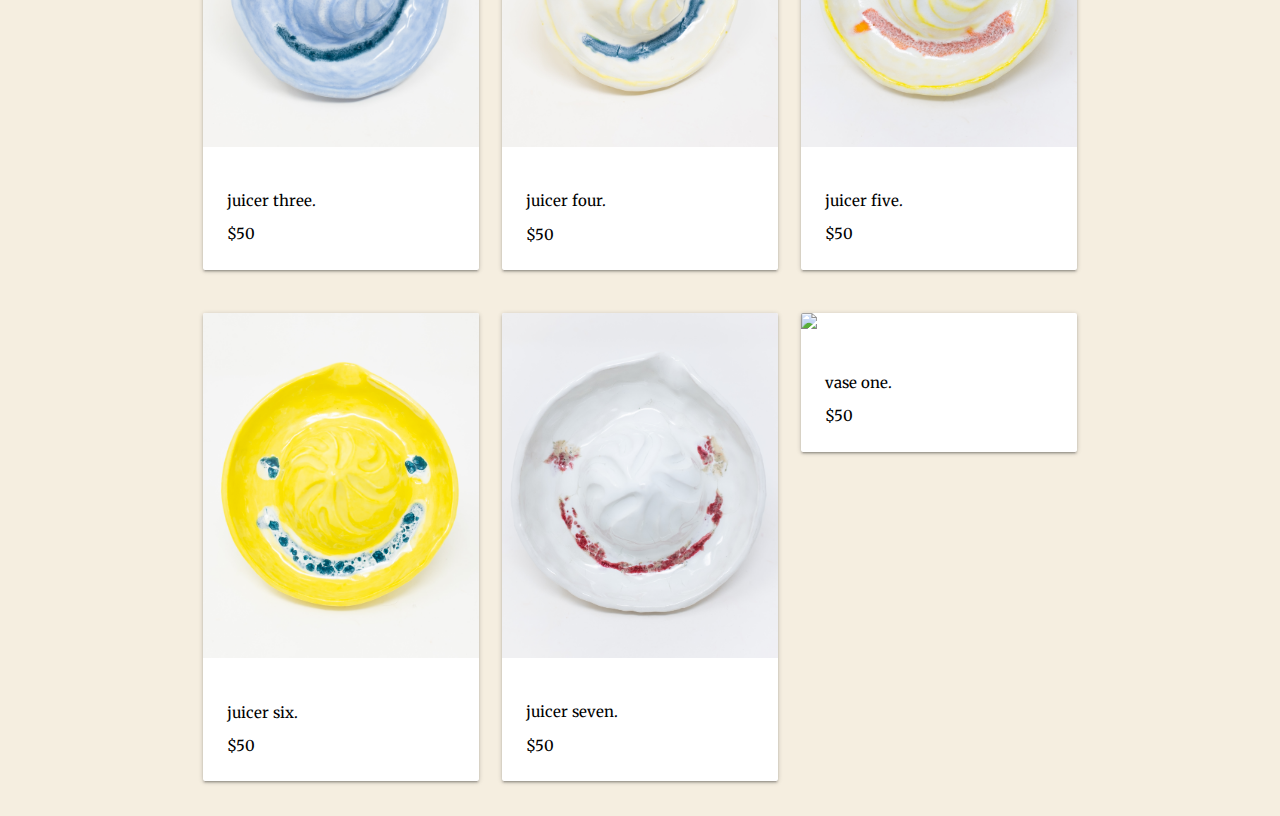
==== commit a8d5480d: "added more product pages" ====
--- a/shop.html
+++ b/shop.html
@@ -79,7 +79,7 @@
       </div> 
     </div></a>
 
-     <div class="container">
+    <div class="container">
       <!-- row two -->
       <!-- card four -->
       <a href="/product pages/juan_bowl.html"><div class="row">
@@ -95,30 +95,114 @@
           </div>
         </div></a>
         <!-- card five -->
+        <a href="/product pages/zoraida_juicer.html"><div class="col s4">
+          <div class="card">
+            <div class="card-image">
+              <img src="img/product/Juicer_Zoraida2.jpg" data-hover="img/product/Juicer_Zoraida3.jpg" data-unhover="img/product/Juicer_Zoraida2.jpg" onmouseover="hover(this);" onmouseout="unhover(this);" >
+            </div>
+            <div class="card-content">
+              <h4 class="md-font">juicer one.</h4>
+              <p class="md-font">$50</p>
+            </div> 
+          </div>
+        </div></a>
+        <!-- card six -->
+        <a href="/product pages/susie_juicer.html"><div class="col s4">
+          <div class="card">
+            <div class="card-image">
+              <img src="img/product/Juicer_Susie1.jpg" data-hover="img/product/Juicer_Susie2.jpg" data-unhover="img/product/Juicer_Susie1.jpg" onmouseover="hover(this);" onmouseout="unhover(this);">
+            </div>
+            <div class="card-content">
+              <h4 class="md-font">juicer two.</h4>
+              <p class="md-font">$50</p>
+            </div> 
+          </div>
+        </div></a>
+      </div>
+    </div>
+    
+    <div class="container">
+      <!-- row three -->
+      <!-- card seven -->
+      <a href="/product pages/mary_juicer.html"><div class="row">
         <div class="col s4">
           <div class="card">
             <div class="card-image">
-              <img src="img/product/Juicer_Zoraida.jpg">
-            </div>
-            <div class="card-content">
-              <h4 class="md-font">ceramic one.</h4>
-              <p class="md-font">$50</p>
-            </div> 
-          </div>
-        </div>
-        <!-- card six -->
+              <img src="img/product/Juicer_Mary.jpg" data-hover="img/product/Juicer_Mary2.jpg" data-unhover="img/product/Juicer_Mary.jpg" onmouseover="hover(this);" onmouseout="unhover(this);" >
+            </div>
+            <div class="card-content">
+              <h4 class="md-font">juicer three.</h4>
+              <p class="md-font">$50</p>
+            </div> 
+          </div>
+        </div></a>
+        <!-- card eight -->
+        <a href="/product pages/juicer_juicer.html"><div class="col s4">
+          <div class="card">
+            <div class="card-image">
+              <img src="img/product/Juicer1-2.jpg" data-hover="img/product/Juicer1-3.jpg" data-unhover="img/product/Juicer1-2.jpg" onmouseover="hover(this);" onmouseout="unhover(this);" >
+            </div>
+            <div class="card-content">
+              <h4 class="md-font">juicer four.</h4>
+              <p class="md-font">$50</p>
+            </div> 
+          </div>
+        </div></a>
+        <!-- card nine -->
+        <a href="/product pages/david_juicer.html"><div class="col s4">
+          <div class="card">
+            <div class="card-image">
+              <img src="img/product/Juicer_David2.jpg" data-hover="img/product/Juicer_David4.jpg" data-unhover="img/product/Juicer_David2.jpg" onmouseover="hover(this);" onmouseout="unhover(this);">
+            </div>
+            <div class="card-content">
+              <h4 class="md-font">juicer five.</h4>
+              <p class="md-font">$50</p>
+            </div> 
+          </div>
+        </div></a>
+      </div>
+    </div> 
+
+    <div class="container">
+      <!-- row four -->
+      <!-- card ten -->
+      <a href="/product pages/maria_juicer.html"><div class="row">
         <div class="col s4">
           <div class="card">
             <div class="card-image">
-              <img src="img/product/Juicer_Susie1.jpg">
-            </div>
-            <div class="card-content">
-              <h4 class="md-font">ceramic one.</h4>
-              <p class="md-font">$50</p>
-            </div> 
-          </div>
-        </div>
-      </div> 
+              <img src="img/product/Juicer_Maria1.jpg" data-hover="img/product/Juicer_Maria4.jpg" data-unhover="img/product/Juicer_Maria1.jpg" onmouseover="hover(this);" onmouseout="unhover(this);" >
+            </div>
+            <div class="card-content">
+              <h4 class="md-font">juicer six.</h4>
+              <p class="md-font">$50</p>
+            </div> 
+          </div>
+        </div></a>
+        <!-- card eleven -->
+        <a href="/product pages/samantha_juicer.html"><div class="col s4">
+          <div class="card">
+            <div class="card-image">
+              <img src="img/product/Juicer_Samantha3.jpg" data-hover="img/product/Juicer_Samantha4.jpg" data-unhover="img/product/Juicer_Samantha3.jpg" onmouseover="hover(this);" onmouseout="unhover(this);" >
+            </div>
+            <div class="card-content">
+              <h4 class="md-font">juicer seven.</h4>
+              <p class="md-font">$50</p>
+            </div> 
+          </div>
+        </div></a>
+        <!-- card twelve -->
+        <a href="/product pages/susie_juicer.html"><div class="col s4">
+          <div class="card">
+            <div class="card-image">
+              <img src="img/product/Vase.jpg" data-hover="img/product/Vase2.jpg" data-unhover="img/product/Vase.jpg" onmouseover="hover(this);" onmouseout="unhover(this);">
+            </div>
+            <div class="card-content">
+              <h4 class="md-font">vase one.</h4>
+              <p class="md-font">$50</p>
+            </div> 
+          </div>
+        </div></a>
+      </div>
     </div> 
         
       
